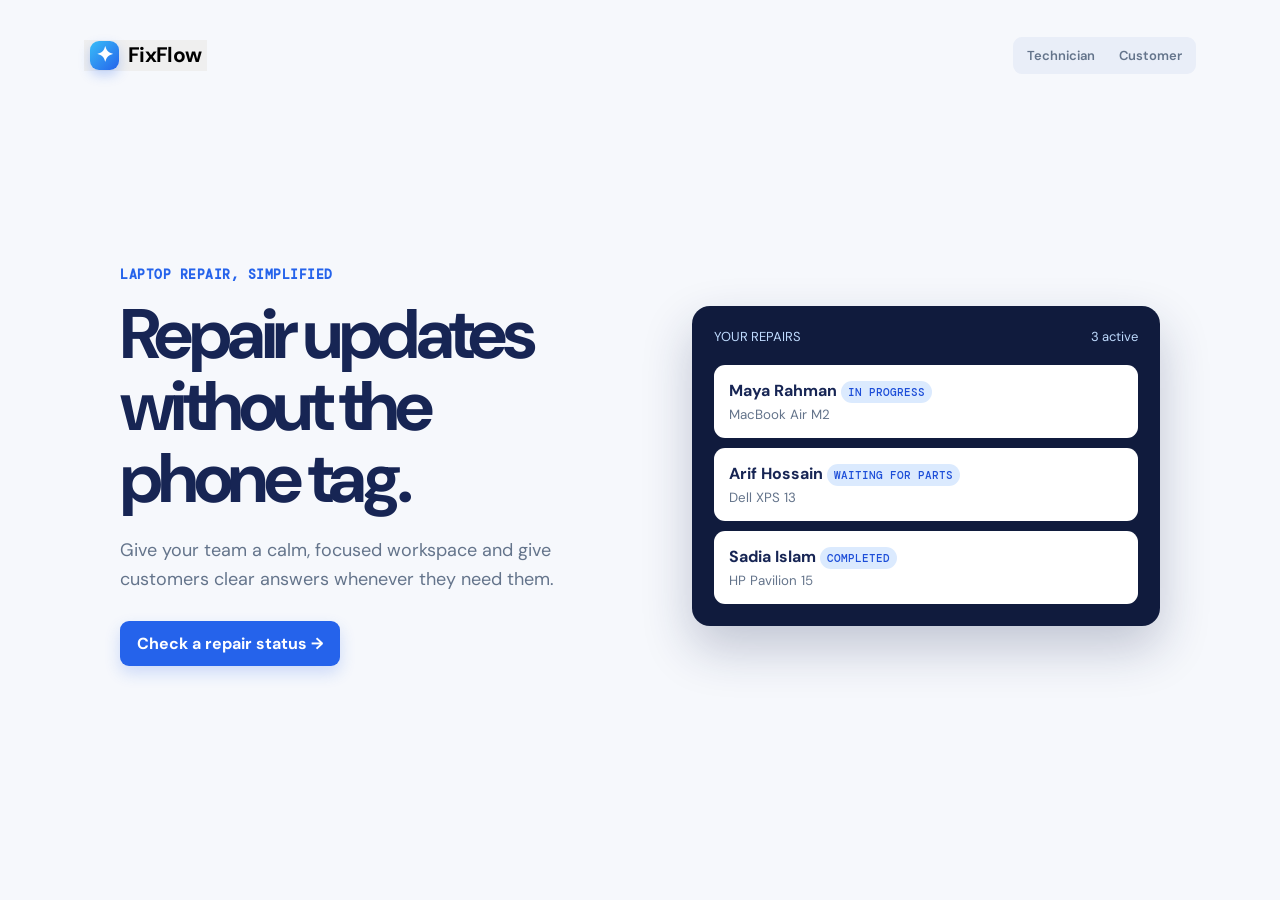
==== index.html @ a1796b19 "Frontend ready without backend" ====
<!doctype html>
<html lang="en">
  <head>
    <meta charset="UTF-8" />
    <meta name="viewport" content="width=device-width, initial-scale=1.0" />
    <meta name="theme-color" content="#172554" />
    <title>FixFlow — Repair updates, made clear</title>
    <link rel="preconnect" href="https://fonts.googleapis.com" />
    <link rel="preconnect" href="https://fonts.gstatic.com" crossorigin />
    <link href="https://fonts.googleapis.com/css2?family=DM+Mono:wght@400;500&family=DM+Sans:opsz,wght@9..40,400;9..40,500;9..40,600;9..40,700&display=swap" rel="stylesheet" />
    <link rel="stylesheet" href="styles.css" />
  </head>
  <body>
    <main id="app"></main>
    <div id="toast" aria-live="polite"></div>
    <script type="module" src="src/main.js"></script>
  </body>
</html>
---- styles.css ----
:root{--ink:#172554;--muted:#64748b;--line:#dbe3ef;--bg:#f6f8fc;--card:#fff;--blue:#2563eb;--navy:#101b3d;--green:#047857;--amber:#b45309;--purple:#6d28d9;--red:#be123c;font-family:"DM Sans",sans-serif;color:var(--ink);background:var(--bg)}
*{box-sizing:border-box}
body{margin:0;min-height:100vh}
button,input,textarea{font:inherit}
button{border:0;cursor:pointer}
button:focus-visible,input:focus-visible,textarea:focus-visible{outline:3px solid #93c5fd;outline-offset:2px}
.shell{max-width:1160px;margin:auto;padding:24px}
.topbar{height:62px;display:flex;align-items:center;justify-content:space-between;gap:20px}
.brand{font-weight:700;font-size:21px;letter-spacing:-.7px;display:flex;align-items:center;gap:9px}
.brand-mark{height:29px;width:29px;border-radius:9px;background:linear-gradient(135deg,#38bdf8,#2563eb);box-shadow:0 5px 12px #2563eb42;display:grid;place-items:center;color:#fff;font-weight:700}
.mode-switch{background:#e9eef8;border-radius:9px;padding:3px;display:flex;gap:2px}
.mode-switch button{background:transparent;color:var(--muted);padding:7px 11px;border-radius:7px;font-size:13px;font-weight:600}
.mode-switch button.active{color:var(--ink);background:#fff;box-shadow:0 1px 3px #1725541c}
.hero{display:grid;grid-template-columns:1.05fr .95fr;gap:54px;align-items:center;min-height:calc(100vh - 110px);padding:40px 36px 70px}
.eyebrow{color:var(--blue);font:600 13px "DM Mono";letter-spacing:.04em;text-transform:uppercase}
.hero h1{font-size:clamp(42px,6vw,70px);line-height:1.03;letter-spacing:-.065em;margin:16px 0 21px}
.hero p{color:var(--muted);font-size:18px;line-height:1.6;max-width:510px;margin:0 0 28px}
.primary{background:var(--blue);color:#fff;border-radius:9px;padding:12px 17px;font-weight:700;box-shadow:0 7px 16px #2563eb32}
.primary:hover{background:#1d4ed8}
.secondary{background:#fff;border:1px solid var(--line);color:var(--ink);border-radius:8px;padding:10px 13px;font-weight:600}
.preview{background:var(--navy);padding:22px;border-radius:18px;box-shadow:0 22px 50px #1725543d;color:#fff}
.preview-head{display:flex;justify-content:space-between;color:#bfdbfe;font-size:13px;margin-bottom:20px}
.mini-card{padding:15px;background:#fff;border-radius:11px;color:var(--ink);margin-top:10px}
.mini-card div:first-child{font-weight:700}
.mini-card small{color:var(--muted);display:block;margin-top:5px}
.pill{font:500 11px "DM Mono";padding:4px 7px;border-radius:999px;background:#dbeafe;color:#1d4ed8}
.screen{min-height:100vh}
.login-wrap,.lookup-wrap{width:min(430px,100%);margin:9vh auto;padding:28px}
.auth-card,.lookup-card{background:#fff;border:1px solid var(--line);border-radius:15px;padding:30px;box-shadow:0 15px 35px #1725540a}
.auth-card h1,.lookup-card h1{font-size:29px;letter-spacing:-1.2px;margin:20px 0 8px}
.auth-card p,.lookup-card p{color:var(--muted);line-height:1.5;margin:0 0 24px}
.field{display:grid;gap:7px;margin:15px 0}
.field label{font-size:13px;font-weight:600}
.field input,.field textarea{border:1px solid var(--line);border-radius:8px;padding:11px 12px;width:100%;color:var(--ink);background:#fff}
.field textarea{resize:vertical;min-height:90px}
.full{width:100%;margin-top:8px}
.hint{margin-top:20px;color:var(--muted);font-size:12px;text-align:center}
.dashboard{max-width:1160px;margin:auto;padding:20px 24px 50px}
.dash-head{display:flex;align-items:center;justify-content:space-between;margin:31px 0 26px}
.dash-head h1{font-size:29px;letter-spacing:-1.1px;margin:0}
.dash-head p{margin:6px 0 0;color:var(--muted)}
.tickets{background:#fff;border:1px solid var(--line);border-radius:13px;overflow:hidden}
.table-head,.ticket-row{display:grid;grid-template-columns:1.2fr 1.5fr .75fr .75fr 42px;gap:18px;align-items:center;padding:15px 21px}
.table-head{color:var(--muted);font:12px "DM Mono";text-transform:uppercase;letter-spacing:.04em;background:#fafcff;border-bottom:1px solid var(--line)}
.ticket-row{border-bottom:1px solid #edf1f7}
.ticket-row:last-child{border:0}
.ticket-name{font-weight:700}
.ticket-id{font:12px "DM Mono";color:var(--muted);margin-top:3px}
.device{color:#475569;font-size:14px}
.status{display:inline-flex;width:max-content;align-items:center;padding:5px 8px;border-radius:999px;font:500 11px "DM Mono"}
.pending{background:#f1f5f9;color:#475569}
.in_progress{background:#dbeafe;color:#1d4ed8}
.waiting_parts{background:#fef3c7;color:#92400e}
.completed{background:#d1fae5;color:#047857}
.icon-btn{height:31px;width:31px;background:#f1f5f9;border-radius:7px;color:var(--ink);font-size:18px}
.empty{padding:55px;text-align:center;color:var(--muted)}
.modal-backdrop{position:fixed;inset:0;background:#1725546e;display:grid;place-items:center;padding:18px;z-index:3}
.modal{width:min(470px,100%);background:#fff;border-radius:14px;padding:25px;box-shadow:0 20px 60px #0f172a6b}
.modal h2{margin:0;font-size:22px;letter-spacing:-.6px}
.modal-actions{display:flex;justify-content:flex-end;gap:9px;margin-top:21px}
.chat-layout{max-width:840px;margin:0 auto;min-height:100vh;display:flex;flex-direction:column;padding:20px 20px 0}
.chat-header{display:flex;align-items:center;justify-content:space-between;padding:9px 0 20px;border-bottom:1px solid var(--line)}
.chat-title{font-weight:700}
.chat-meta{color:var(--muted);font:12px "DM Mono";margin-top:3px}
.chat-status{display:flex;gap:8px;align-items:center}
.messages{flex:1;padding:32px 0 20px;display:grid;align-content:start;gap:16px}
.message{max-width:78%;padding:12px 15px;border-radius:13px;line-height:1.45;font-size:15px}
.agent{background:#fff;border:1px solid var(--line);border-top-left-radius:3px}
.customer{background:var(--blue);color:#fff;margin-left:auto;border-top-right-radius:3px}
.composer{position:sticky;bottom:0;background:linear-gradient(transparent,var(--bg) 22%);padding:25px 0 19px;display:flex;gap:9px}
.composer input{border:1px solid var(--line);border-radius:10px;padding:13px 14px;flex:1;background:#fff}
.send{border-radius:10px;padding:0 17px;background:var(--blue);color:white;font-weight:700}
#toast{position:fixed;bottom:22px;left:50%;transform:translate(-50%,20px);background:#172554;color:#fff;padding:11px 15px;border-radius:8px;font-size:14px;opacity:0;transition:.2s;pointer-events:none}
#toast.show{opacity:1;transform:translate(-50%,0)}
@media(max-width:700px){.hero{grid-template-columns:1fr;padding:25px 3px}
.preview{display:none}
.shell{padding:17px}
.mode-switch button{padding:7px}
.dashboard{padding:12px}
.table-head{display:none}
.ticket-row{grid-template-columns:1fr auto;gap:9px;padding:15px}
.ticket-row .device,.ticket-row .tech{display:none}
.ticket-row .status{grid-column:1}
.ticket-row .icon-btn{grid-column:2;grid-row:1/3}
.dash-head{align-items:flex-end}
.dash-head h1{font-size:25px}
.chat-layout{padding:13px}
.message{max-width:90%}
}
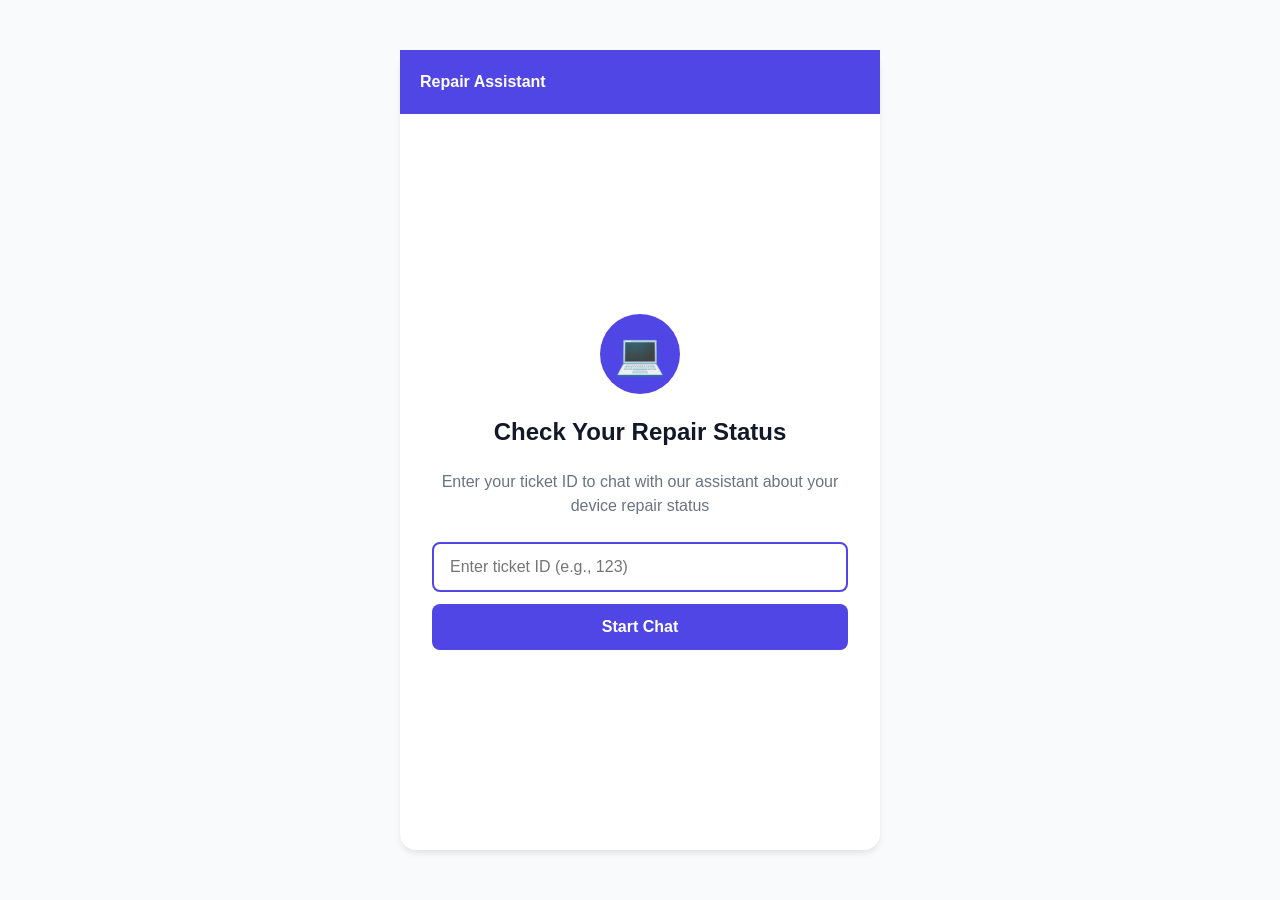
==== commit 78d8b448: "Making v2 of the project" ====
--- a/index.html
+++ b/index.html
@@ -1,18 +1,608 @@
-<!doctype html>
+<!DOCTYPE html>
 <html lang="en">
-  <head>
-    <meta charset="UTF-8" />
-    <meta name="viewport" content="width=device-width, initial-scale=1.0" />
-    <meta name="theme-color" content="#172554" />
-    <title>FixFlow — Repair updates, made clear</title>
-    <link rel="preconnect" href="https://fonts.googleapis.com" />
-    <link rel="preconnect" href="https://fonts.gstatic.com" crossorigin />
-    <link href="https://fonts.googleapis.com/css2?family=DM+Mono:wght@400;500&family=DM+Sans:opsz,wght@9..40,400;9..40,500;9..40,600;9..40,700&display=swap" rel="stylesheet" />
-    <link rel="stylesheet" href="styles.css" />
-  </head>
-  <body>
-    <main id="app"></main>
-    <div id="toast" aria-live="polite"></div>
-    <script type="module" src="src/main.js"></script>
-  </body>
-</html>
+<head>
+    <meta charset="UTF-8">
+    <meta name="viewport" content="width=device-width, initial-scale=1.0">
+    <title>Repair Status Assistant</title>
+    <style>
+        :root {
+            --primary: #4f46e5;
+            --primary-hover: #4338ca;
+            --bg: #f9fafb;
+            --chat-bg: #ffffff;
+            --text: #111827;
+            --text-secondary: #6b7280;
+            --border: #e5e7eb;
+            --user-bubble: #4f46e5;
+            --user-text: #ffffff;
+            --assistant-bubble: #f3f4f6;
+            --assistant-text: #111827;
+            --error: #ef4444;
+            --success: #10b981;
+        }
+
+        * {
+            margin: 0;
+            padding: 0;
+            box-sizing: border-box;
+        }
+
+        body {
+            font-family: -apple-system, BlinkMacSystemFont, 'Segoe UI', Roboto, Oxygen, Ubuntu, sans-serif;
+            background: var(--bg);
+            height: 100vh;
+            display: flex;
+            align-items: center;
+            justify-content: center;
+            color: var(--text);
+        }
+
+        .container {
+            width: 100%;
+            max-width: 480px;
+            height: 100vh;
+            max-height: 800px;
+            display: flex;
+            flex-direction: column;
+            background: var(--chat-bg);
+            box-shadow: 0 4px 6px -1px rgba(0, 0, 0, 0.1);
+        }
+
+        /* Header */
+        .header {
+            background: var(--primary);
+            color: white;
+            padding: 16px 20px;
+            display: flex;
+            align-items: center;
+            justify-content: space-between;
+            min-height: 64px;
+        }
+
+        .header-left {
+            display: flex;
+            align-items: center;
+            gap: 12px;
+        }
+
+        .back-btn {
+            background: rgba(255, 255, 255, 0.2);
+            border: none;
+            color: white;
+            width: 32px;
+            height: 32px;
+            border-radius: 50%;
+            cursor: pointer;
+            display: flex;
+            align-items: center;
+            justify-content: center;
+            font-size: 18px;
+            transition: background 0.2s;
+        }
+
+        .back-btn:hover {
+            background: rgba(255, 255, 255, 0.3);
+        }
+
+        .header-title {
+            font-size: 16px;
+            font-weight: 600;
+        }
+
+        .status-badge {
+            background: rgba(255, 255, 255, 0.2);
+            padding: 4px 12px;
+            border-radius: 12px;
+            font-size: 12px;
+            font-weight: 500;
+        }
+
+        /* Ticket ID Input Screen */
+        .ticket-screen {
+            flex: 1;
+            display: flex;
+            flex-direction: column;
+            align-items: center;
+            justify-content: center;
+            padding: 32px;
+            gap: 24px;
+        }
+
+        .ticket-icon {
+            width: 80px;
+            height: 80px;
+            background: var(--primary);
+            border-radius: 50%;
+            display: flex;
+            align-items: center;
+            justify-content: center;
+            font-size: 40px;
+        }
+
+        .ticket-title {
+            font-size: 24px;
+            font-weight: 700;
+            text-align: center;
+        }
+
+        .ticket-subtitle {
+            color: var(--text-secondary);
+            text-align: center;
+            line-height: 1.5;
+        }
+
+        .ticket-input-group {
+            width: 100%;
+            display: flex;
+            flex-direction: column;
+            gap: 12px;
+        }
+
+        .ticket-input {
+            width: 100%;
+            padding: 14px 16px;
+            border: 2px solid var(--border);
+            border-radius: 8px;
+            font-size: 16px;
+            transition: border-color 0.2s;
+        }
+
+        .ticket-input:focus {
+            outline: none;
+            border-color: var(--primary);
+        }
+
+        .btn-primary {
+            background: var(--primary);
+            color: white;
+            border: none;
+            padding: 14px 24px;
+            border-radius: 8px;
+            font-size: 16px;
+            font-weight: 600;
+            cursor: pointer;
+            transition: background 0.2s;
+            width: 100%;
+        }
+
+        .btn-primary:hover {
+            background: var(--primary-hover);
+        }
+
+        .btn-primary:disabled {
+            opacity: 0.5;
+            cursor: not-allowed;
+        }
+
+        /* Chat Screen */
+        .chat-screen {
+            flex: 1;
+            display: flex;
+            flex-direction: column;
+            overflow: hidden;
+        }
+
+        .messages {
+            flex: 1;
+            overflow-y: auto;
+            padding: 20px;
+            display: flex;
+            flex-direction: column;
+            gap: 16px;
+        }
+
+        .message {
+            max-width: 80%;
+            display: flex;
+            flex-direction: column;
+            gap: 4px;
+        }
+
+        .message.user {
+            align-self: flex-end;
+            align-items: flex-end;
+        }
+
+        .message.assistant {
+            align-self: flex-start;
+            align-items: flex-start;
+        }
+
+        .message-bubble {
+            padding: 12px 16px;
+            border-radius: 18px;
+            line-height: 1.5;
+            word-wrap: break-word;
+            white-space: pre-wrap;
+        }
+
+        .message.user .message-bubble {
+            background: var(--user-bubble);
+            color: var(--user-text);
+            border-bottom-right-radius: 4px;
+        }
+
+        .message.assistant .message-bubble {
+            background: var(--assistant-bubble);
+            color: var(--assistant-text);
+            border-bottom-left-radius: 4px;
+        }
+
+        .message-time {
+            font-size: 11px;
+            color: var(--text-secondary);
+            margin: 0 4px;
+        }
+
+        .typing-indicator {
+            display: flex;
+            gap: 4px;
+            padding: 12px 16px;
+            background: var(--assistant-bubble);
+            border-radius: 18px;
+            border-bottom-left-radius: 4px;
+            align-self: flex-start;
+        }
+
+        .typing-dot {
+            width: 8px;
+            height: 8px;
+            background: var(--text-secondary);
+            border-radius: 50%;
+            animation: typing 1.4s infinite;
+        }
+
+        .typing-dot:nth-child(2) {
+            animation-delay: 0.2s;
+        }
+
+        .typing-dot:nth-child(3) {
+            animation-delay: 0.4s;
+        }
+
+        @keyframes typing {
+            0%, 60%, 100% {
+                transform: translateY(0);
+                opacity: 0.4;
+            }
+            30% {
+                transform: translateY(-8px);
+                opacity: 1;
+            }
+        }
+
+        /* Input Area */
+        .input-area {
+            padding: 16px 20px;
+            border-top: 1px solid var(--border);
+            display: flex;
+            gap: 12px;
+            background: var(--chat-bg);
+        }
+
+        .chat-input {
+            flex: 1;
+            padding: 12px 16px;
+            border: 2px solid var(--border);
+            border-radius: 24px;
+            font-size: 14px;
+            transition: border-color 0.2s;
+            resize: none;
+            max-height: 100px;
+        }
+
+        .chat-input:focus {
+            outline: none;
+            border-color: var(--primary);
+        }
+
+        .send-btn {
+            background: var(--primary);
+            color: white;
+            border: none;
+            width: 48px;
+            height: 48px;
+            border-radius: 50%;
+            cursor: pointer;
+            display: flex;
+            align-items: center;
+            justify-content: center;
+            transition: background 0.2s;
+            font-size: 20px;
+        }
+
+        .send-btn:hover {
+            background: var(--primary-hover);
+        }
+
+        .send-btn:disabled {
+            opacity: 0.5;
+            cursor: not-allowed;
+        }
+
+        .error-message {
+            color: var(--error);
+            font-size: 14px;
+            text-align: center;
+            margin-top: 12px;
+        }
+
+        /* Mobile responsiveness */
+        @media (min-width: 768px) {
+            .container {
+                border-radius: 16px;
+                height: 90vh;
+            }
+        }
+    </style>
+</head>
+<body>
+    <div class="container">
+        <!-- Header -->
+        <div class="header">
+            <div class="header-left">
+                <button class="back-btn" id="backBtn" style="display: none;" onclick="showTicketScreen()">
+                    ←
+                </button>
+                <div class="header-title">Repair Assistant</div>
+            </div>
+            <div class="status-badge" id="statusBadge" style="display: none;"></div>
+        </div>
+
+        <!-- Ticket ID Input Screen -->
+        <div class="ticket-screen" id="ticketScreen">
+            <div class="ticket-icon">💻</div>
+            <div class="ticket-title">Check Your Repair Status</div>
+            <div class="ticket-subtitle">
+                Enter your ticket ID to chat with our assistant about your device repair status
+            </div>
+            <div class="ticket-input-group">
+                <input 
+                    type="text" 
+                    class="ticket-input" 
+                    id="ticketIdInput" 
+                    placeholder="Enter ticket ID (e.g., 123)"
+                    autocomplete="off"
+                />
+                <button class="btn-primary" id="startChatBtn" onclick="startChat()">
+                    Start Chat
+                </button>
+                <div class="error-message" id="ticketError" style="display: none;"></div>
+            </div>
+        </div>
+
+        <!-- Chat Screen -->
+        <div class="chat-screen" id="chatScreen" style="display: none;">
+            <div class="messages" id="messages"></div>
+            <div class="input-area">
+                <textarea 
+                    class="chat-input" 
+                    id="chatInput" 
+                    placeholder="Type your message..." 
+                    rows="1"
+                    onkeydown="handleKeyDown(event)"
+                ></textarea>
+                <button class="send-btn" id="sendBtn" onclick="sendMessage()">
+                    ➤
+                </button>
+            </div>
+        </div>
+    </div>
+
+    <script>
+        let currentTicketId = null;
+        let isProcessing = false;
+        let messages = [];
+
+        // Auto-resize textarea
+        const chatInput = document.getElementById('chatInput');
+        chatInput.addEventListener('input', function() {
+            this.style.height = 'auto';
+            this.style.height = Math.min(this.scrollHeight, 100) + 'px';
+        });
+
+        // Handle Enter key
+        function handleKeyDown(event) {
+            if (event.key === 'Enter' && !event.shiftKey) {
+                event.preventDefault();
+                sendMessage();
+            }
+        }
+
+        // Show ticket screen
+        function showTicketScreen() {
+            document.getElementById('ticketScreen').style.display = 'flex';
+            document.getElementById('chatScreen').style.display = 'none';
+            document.getElementById('backBtn').style.display = 'none';
+            document.getElementById('statusBadge').style.display = 'none';
+            currentTicketId = null;
+            messages = [];
+        }
+
+        // Start chat with ticket ID
+        async function startChat() {
+            const ticketId = document.getElementById('ticketIdInput').value.trim();
+            const errorElement = document.getElementById('ticketError');
+
+            if (!ticketId) {
+                errorElement.textContent = 'Please enter a ticket ID';
+                errorElement.style.display = 'block';
+                return;
+            }
+
+            if (!/^\d+$/.test(ticketId)) {
+                errorElement.textContent = 'Ticket ID must be a number';
+                errorElement.style.display = 'block';
+                return;
+            }
+
+            errorElement.style.display = 'none';
+            currentTicketId = ticketId;
+            messages = [];
+
+            // Switch to chat screen
+            document.getElementById('ticketScreen').style.display = 'none';
+            document.getElementById('chatScreen').style.display = 'flex';
+            document.getElementById('backBtn').style.display = 'flex';
+            document.getElementById('statusBadge').style.display = 'block';
+            document.getElementById('statusBadge').textContent = `Ticket #${ticketId}`;
+            
+            // Clear chat
+            document.getElementById('messages').innerHTML = '';
+            document.getElementById('chatInput').value = '';
+
+            // Send initial greeting
+            await sendMessage(true);
+        }
+
+        // Send message to AI
+        async function sendMessage(isInitial = false) {
+            if (isProcessing) return;
+
+            const input = document.getElementById('chatInput');
+            const message = isInitial ? "Hello! I'd like to check my repair status." : input.value.trim();
+
+            if (!message) return;
+
+            // Add user message to chat
+            addMessage('user', message);
+            
+            if (!isInitial) {
+                input.value = '';
+                input.style.height = 'auto';
+            }
+
+            // Show typing indicator
+            showTypingIndicator();
+            
+            isProcessing = true;
+            document.getElementById('sendBtn').disabled = true;
+
+            try {
+                // Call backend API (to be created)
+                const response = await fetch('http://localhost:8000/api/chat', {
+                    method: 'POST',
+                    headers: {
+                        'Content-Type': 'application/json',
+                    },
+                    body: JSON.stringify({
+                        ticket_id: parseInt(currentTicketId),
+                        message: message,
+                        history: messages.slice(-10) // Send last 10 messages for context
+                    })
+                });
+
+                if (!response.ok) {
+                    throw new Error(`HTTP error! status: ${response.status}`);
+                }
+
+                // Handle streaming response
+                const reader = response.body.getReader();
+                const decoder = new TextDecoder();
+                let assistantMessage = '';
+                
+                // Create assistant message bubble
+                const assistantMessageElement = addMessage('assistant', '');
+                
+                while (true) {
+                    const { done, value } = await reader.read();
+                    if (done) break;
+                    
+                    const chunk = decoder.decode(value);
+                    const lines = chunk.split('\n');
+                    
+                    for (const line of lines) {
+                        if (line.startsWith('data: ')) {
+                            const data = line.slice(6);
+                            if (data === '[DONE]') continue;
+                            
+                            try {
+                                const parsed = JSON.parse(data);
+                                if (parsed.content) {
+                                    assistantMessage += parsed.content;
+                                    assistantMessageElement.querySelector('.message-bubble').textContent = assistantMessage;
+                                    // Scroll to bottom
+                                    scrollToBottom();
+                                }
+                            } catch (e) {
+                                // Ignore malformed JSON
+                            }
+                        }
+                    }
+                }
+
+                // Add assistant message to history
+                messages.push({ role: 'user', content: message });
+                messages.push({ role: 'assistant', content: assistantMessage });
+
+            } catch (error) {
+                console.error('Error:', error);
+                addMessage('assistant', 'Sorry, I encountered an error. Please try again later.');
+            } finally {
+                removeTypingIndicator();
+                isProcessing = false;
+                document.getElementById('sendBtn').disabled = false;
+                scrollToBottom();
+            }
+        }
+
+        // Add message to chat
+        function addMessage(role, content) {
+            const messagesContainer = document.getElementById('messages');
+            const messageElement = document.createElement('div');
+            messageElement.className = `message ${role}`;
+            
+            const bubble = document.createElement('div');
+            bubble.className = 'message-bubble';
+            bubble.textContent = content;
+            
+            const time = document.createElement('div');
+            time.className = 'message-time';
+            time.textContent = new Date().toLocaleTimeString([], { hour: '2-digit', minute: '2-digit' });
+            
+            messageElement.appendChild(bubble);
+            messageElement.appendChild(time);
+            messagesContainer.appendChild(messageElement);
+            
+            scrollToBottom();
+            return messageElement;
+        }
+
+        // Show typing indicator
+        function showTypingIndicator() {
+            const messagesContainer = document.getElementById('messages');
+            const typingElement = document.createElement('div');
+            typingElement.className = 'typing-indicator';
+            typingElement.id = 'typingIndicator';
+            
+            for (let i = 0; i < 3; i++) {
+                const dot = document.createElement('div');
+                dot.className = 'typing-dot';
+                typingElement.appendChild(dot);
+            }
+            
+            messagesContainer.appendChild(typingElement);
+            scrollToBottom();
+        }
+
+        // Remove typing indicator
+        function removeTypingIndicator() {
+            const typingElement = document.getElementById('typingIndicator');
+            if (typingElement) {
+                typingElement.remove();
+            }
+        }
+
+        // Scroll to bottom of messages
+        function scrollToBottom() {
+            const messagesContainer = document.getElementById('messages');
+            messagesContainer.scrollTop = messagesContainer.scrollHeight;
+        }
+
+        // Handle initial load
+        document.addEventListener('DOMContentLoaded', () => {
+            document.getElementById('ticketIdInput').focus();
+        });
+    </script>
+</body>
+</html>
